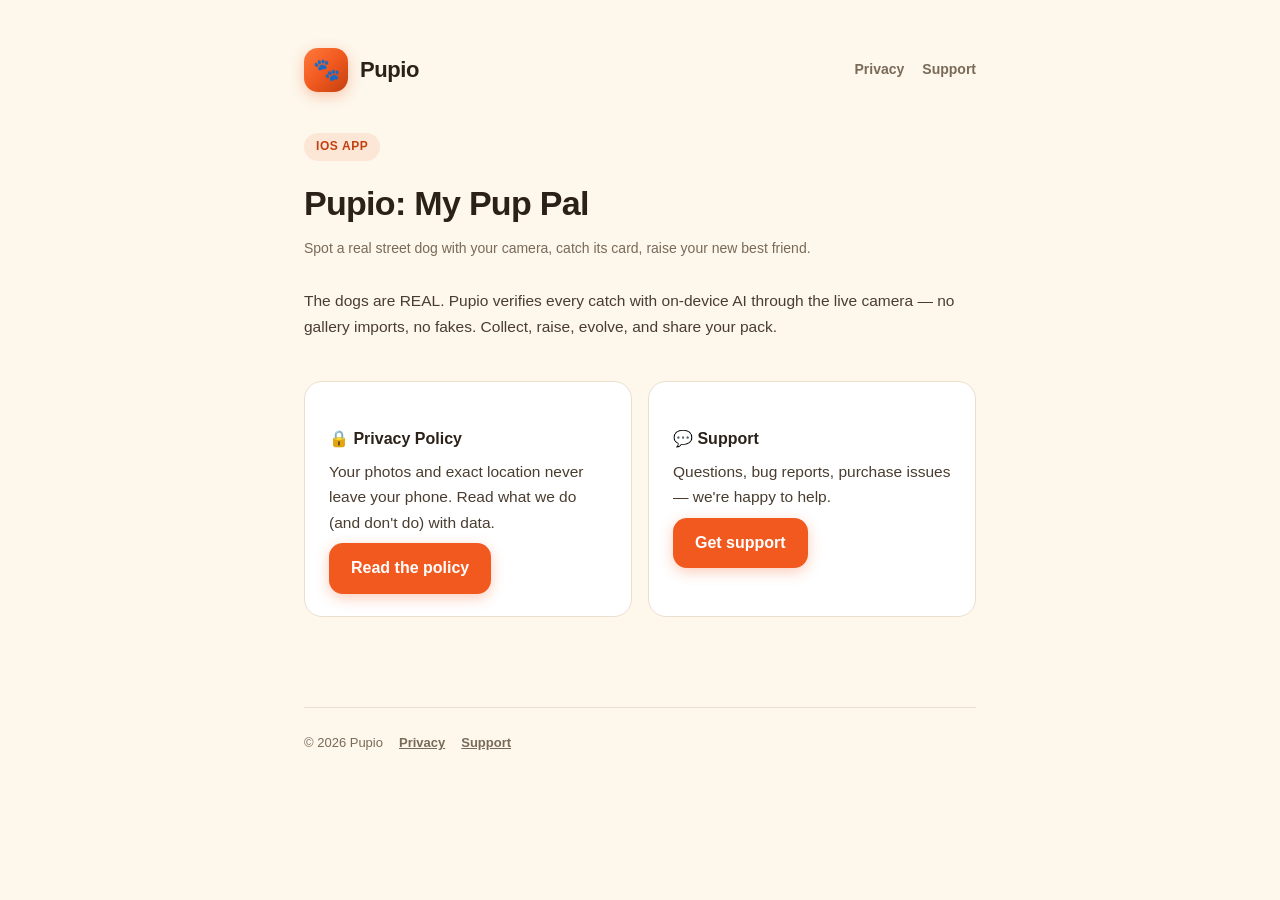
==== index.html @ 45e2b85f "Pupio legal & support site (privacy policy EN+TR, support, landing) Co-Authored-By: Claude Opus 4.8 " ====
<!DOCTYPE html>
<html lang="en">
<head>
<meta charset="utf-8">
<meta name="viewport" content="width=device-width, initial-scale=1">
<title>Pupio — Real street dogs, your pack</title>
<link rel="stylesheet" href="style.css">
</head>
<body>
<div class="wrap">
  <header class="site">
    <div class="paw">🐾</div>
    <a href="index.html"><span class="brand">Pupio</span></a>
    <nav class="top">
      <a href="privacy.html">Privacy</a>
      <a href="support.html">Support</a>
    </nav>
  </header>

  <span class="pill">iOS App</span>
  <h1>Pupio: My Pup Pal</h1>
  <p class="updated">Spot a real street dog with your camera, catch its card, raise your new best friend.</p>

  <p>The dogs are REAL. Pupio verifies every catch with on-device AI through the live camera — no gallery imports, no fakes. Collect, raise, evolve, and share your pack.</p>

  <div class="grid">
    <div class="card">
      <h3>🔒 Privacy Policy</h3>
      <p>Your photos and exact location never leave your phone. Read what we do (and don't do) with data.</p>
      <a class="btn" href="privacy.html">Read the policy</a>
    </div>
    <div class="card">
      <h3>💬 Support</h3>
      <p>Questions, bug reports, purchase issues — we're happy to help.</p>
      <a class="btn" href="support.html">Get support</a>
    </div>
  </div>

  <footer class="site">
    <span>© 2026 Pupio</span>
    <a href="privacy.html">Privacy</a>
    <a href="support.html">Support</a>
  </footer>
</div>
</body>
</html>
---- style.css ----
:root {
  --paper: #FDF7EC;
  --card: #FFFFFF;
  --ink: #2B2118;
  --muted: #7A6A58;
  --accent: #F1591F;
  --accent-deep: #C2400F;
  --border: #EADFCE;
}
* { margin: 0; padding: 0; box-sizing: border-box; }
body {
  background: var(--paper);
  color: var(--ink);
  font-family: -apple-system, BlinkMacSystemFont, "Segoe UI", Roboto, sans-serif;
  line-height: 1.65;
  -webkit-font-smoothing: antialiased;
}
.wrap { max-width: 720px; margin: 0 auto; padding: 48px 24px 96px; }
header.site { display: flex; align-items: center; gap: 12px; margin-bottom: 40px; }
.paw {
  width: 44px; height: 44px; border-radius: 14px;
  background: linear-gradient(135deg, #FF7A3D, var(--accent), var(--accent-deep));
  display: flex; align-items: center; justify-content: center;
  font-size: 22px; color: #fff;
  box-shadow: 0 4px 14px rgba(241, 89, 31, .3);
}
header.site a { text-decoration: none; }
.brand { font-size: 22px; font-weight: 800; letter-spacing: -0.4px; color: var(--ink); }
nav.top { margin-left: auto; display: flex; gap: 18px; }
nav.top a { color: var(--muted); text-decoration: none; font-weight: 600; font-size: 14px; }
nav.top a:hover { color: var(--accent); }
h1 { font-size: 34px; font-weight: 800; letter-spacing: -0.7px; margin-bottom: 6px; }
.updated { color: var(--muted); font-size: 14px; margin-bottom: 28px; }
h2 { font-size: 20px; font-weight: 800; letter-spacing: -0.3px; margin: 34px 0 10px; }
h3 { font-size: 16px; font-weight: 700; margin: 22px 0 6px; }
p, li { font-size: 15.5px; color: #4A3D30; }
ul { padding-left: 22px; margin: 8px 0 14px; }
li { margin-bottom: 8px; }
strong { color: var(--ink); }
a { color: var(--accent); font-weight: 600; }
.lang-divider {
  margin: 56px 0 40px; border: 0; border-top: 2px dashed var(--border);
}
.card {
  background: var(--card); border: 1px solid var(--border); border-radius: 18px;
  padding: 22px 24px; margin: 18px 0;
}
.pill {
  display: inline-block; background: rgba(241, 89, 31, .1); color: var(--accent-deep);
  font-size: 12px; font-weight: 800; letter-spacing: .6px; text-transform: uppercase;
  padding: 4px 12px; border-radius: 999px; margin-bottom: 14px;
}
footer.site { margin-top: 72px; padding-top: 24px; border-top: 1px solid var(--border);
  color: var(--muted); font-size: 13px; display: flex; gap: 16px; flex-wrap: wrap; }
footer.site a { color: var(--muted); }
.btn {
  display: inline-block; background: var(--accent); color: #fff; text-decoration: none;
  font-weight: 700; padding: 12px 22px; border-radius: 14px; margin-top: 8px;
  box-shadow: 0 4px 14px rgba(241, 89, 31, .3);
}
.btn:hover { background: var(--accent-deep); }
.grid { display: grid; grid-template-columns: 1fr 1fr; gap: 16px; margin-top: 24px; }
@media (max-width: 560px) { .grid { grid-template-columns: 1fr; } }
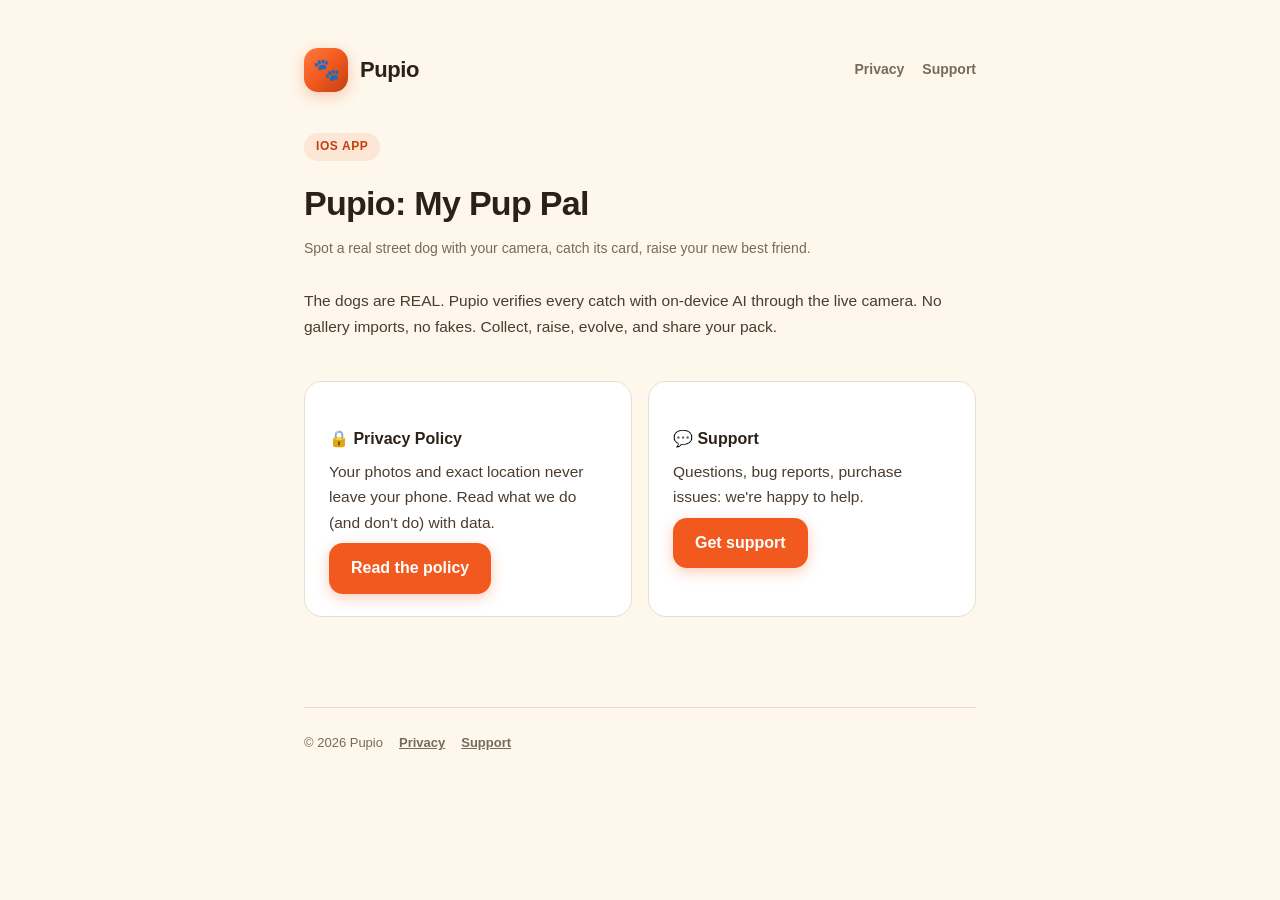
==== commit 2b6a652a: "Remove all em-dashes from copy; use colons and commas instead Co-Authored-By: Claude Opus 4.8 <norep" ====
--- a/index.html
+++ b/index.html
@@ -3,7 +3,7 @@
 <head>
 <meta charset="utf-8">
 <meta name="viewport" content="width=device-width, initial-scale=1">
-<title>Pupio — Real street dogs, your pack</title>
+<title>Pupio · Real street dogs, your pack</title>
 <link rel="stylesheet" href="style.css">
 </head>
 <body>
@@ -21,7 +21,7 @@
   <h1>Pupio: My Pup Pal</h1>
   <p class="updated">Spot a real street dog with your camera, catch its card, raise your new best friend.</p>
 
-  <p>The dogs are REAL. Pupio verifies every catch with on-device AI through the live camera — no gallery imports, no fakes. Collect, raise, evolve, and share your pack.</p>
+  <p>The dogs are REAL. Pupio verifies every catch with on-device AI through the live camera. No gallery imports, no fakes. Collect, raise, evolve, and share your pack.</p>
 
   <div class="grid">
     <div class="card">
@@ -31,7 +31,7 @@
     </div>
     <div class="card">
       <h3>💬 Support</h3>
-      <p>Questions, bug reports, purchase issues — we're happy to help.</p>
+      <p>Questions, bug reports, purchase issues: we're happy to help.</p>
       <a class="btn" href="support.html">Get support</a>
     </div>
   </div>
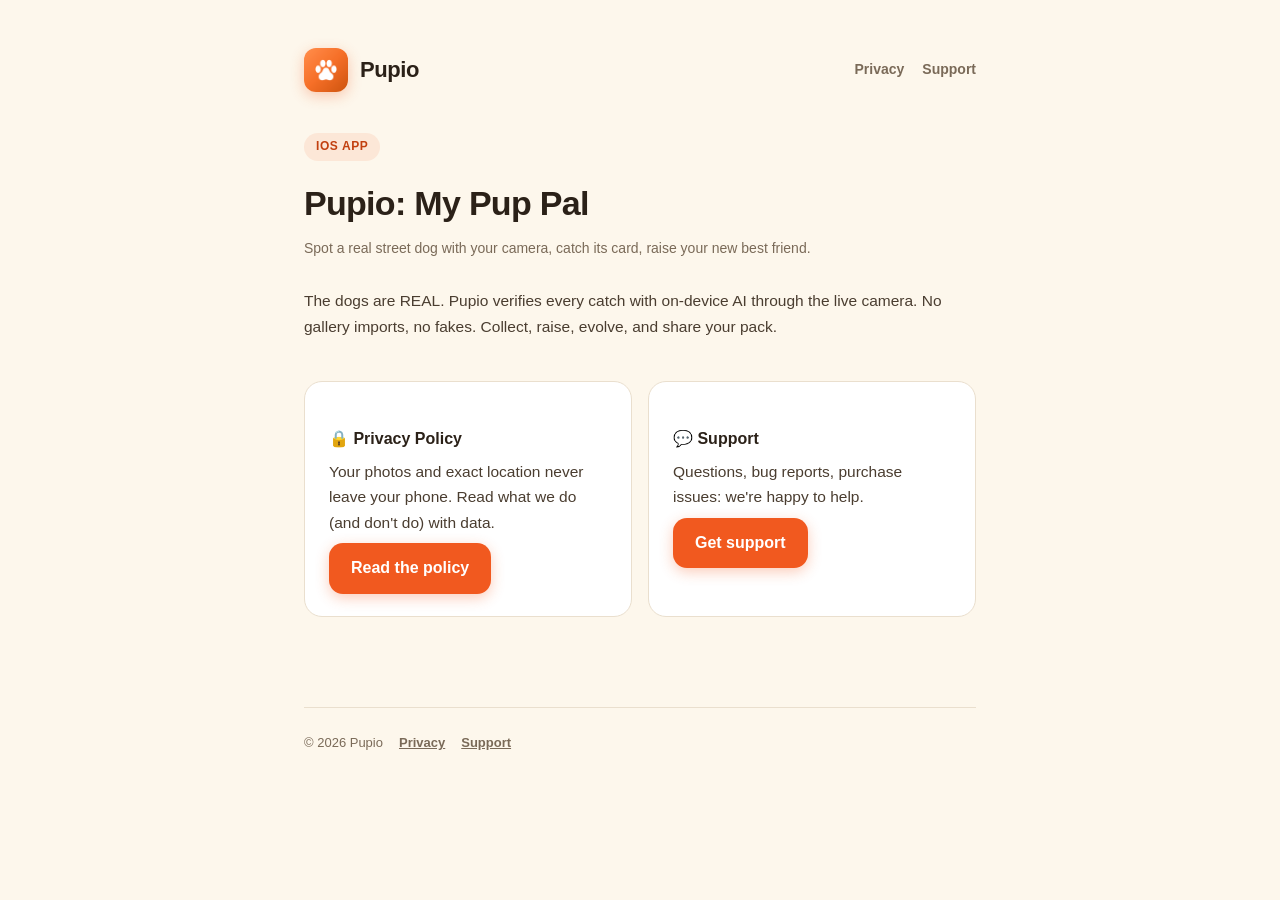
==== commit 5b8f9e69: "Use real Pupio app icon (paw) instead of emoji; add favicons Co-Authored-By: Claude Opus 4.8 <norepl" ====
--- a/index.html
+++ b/index.html
@@ -4,12 +4,14 @@
 <meta charset="utf-8">
 <meta name="viewport" content="width=device-width, initial-scale=1">
 <title>Pupio · Real street dogs, your pack</title>
+<link rel="icon" type="image/png" href="icon-192.png">
+<link rel="apple-touch-icon" href="icon-192.png">
 <link rel="stylesheet" href="style.css">
 </head>
 <body>
 <div class="wrap">
   <header class="site">
-    <div class="paw">🐾</div>
+    <img src="icon-192.png" alt="Pupio" class="paw">
     <a href="index.html"><span class="brand">Pupio</span></a>
     <nav class="top">
       <a href="privacy.html">Privacy</a>
--- a/style.css
+++ b/style.css
@@ -18,10 +18,8 @@
 .wrap { max-width: 720px; margin: 0 auto; padding: 48px 24px 96px; }
 header.site { display: flex; align-items: center; gap: 12px; margin-bottom: 40px; }
 .paw {
-  width: 44px; height: 44px; border-radius: 14px;
-  background: linear-gradient(135deg, #FF7A3D, var(--accent), var(--accent-deep));
-  display: flex; align-items: center; justify-content: center;
-  font-size: 22px; color: #fff;
+  width: 44px; height: 44px; border-radius: 12px;
+  object-fit: cover; display: block;
   box-shadow: 0 4px 14px rgba(241, 89, 31, .3);
 }
 header.site a { text-decoration: none; }
